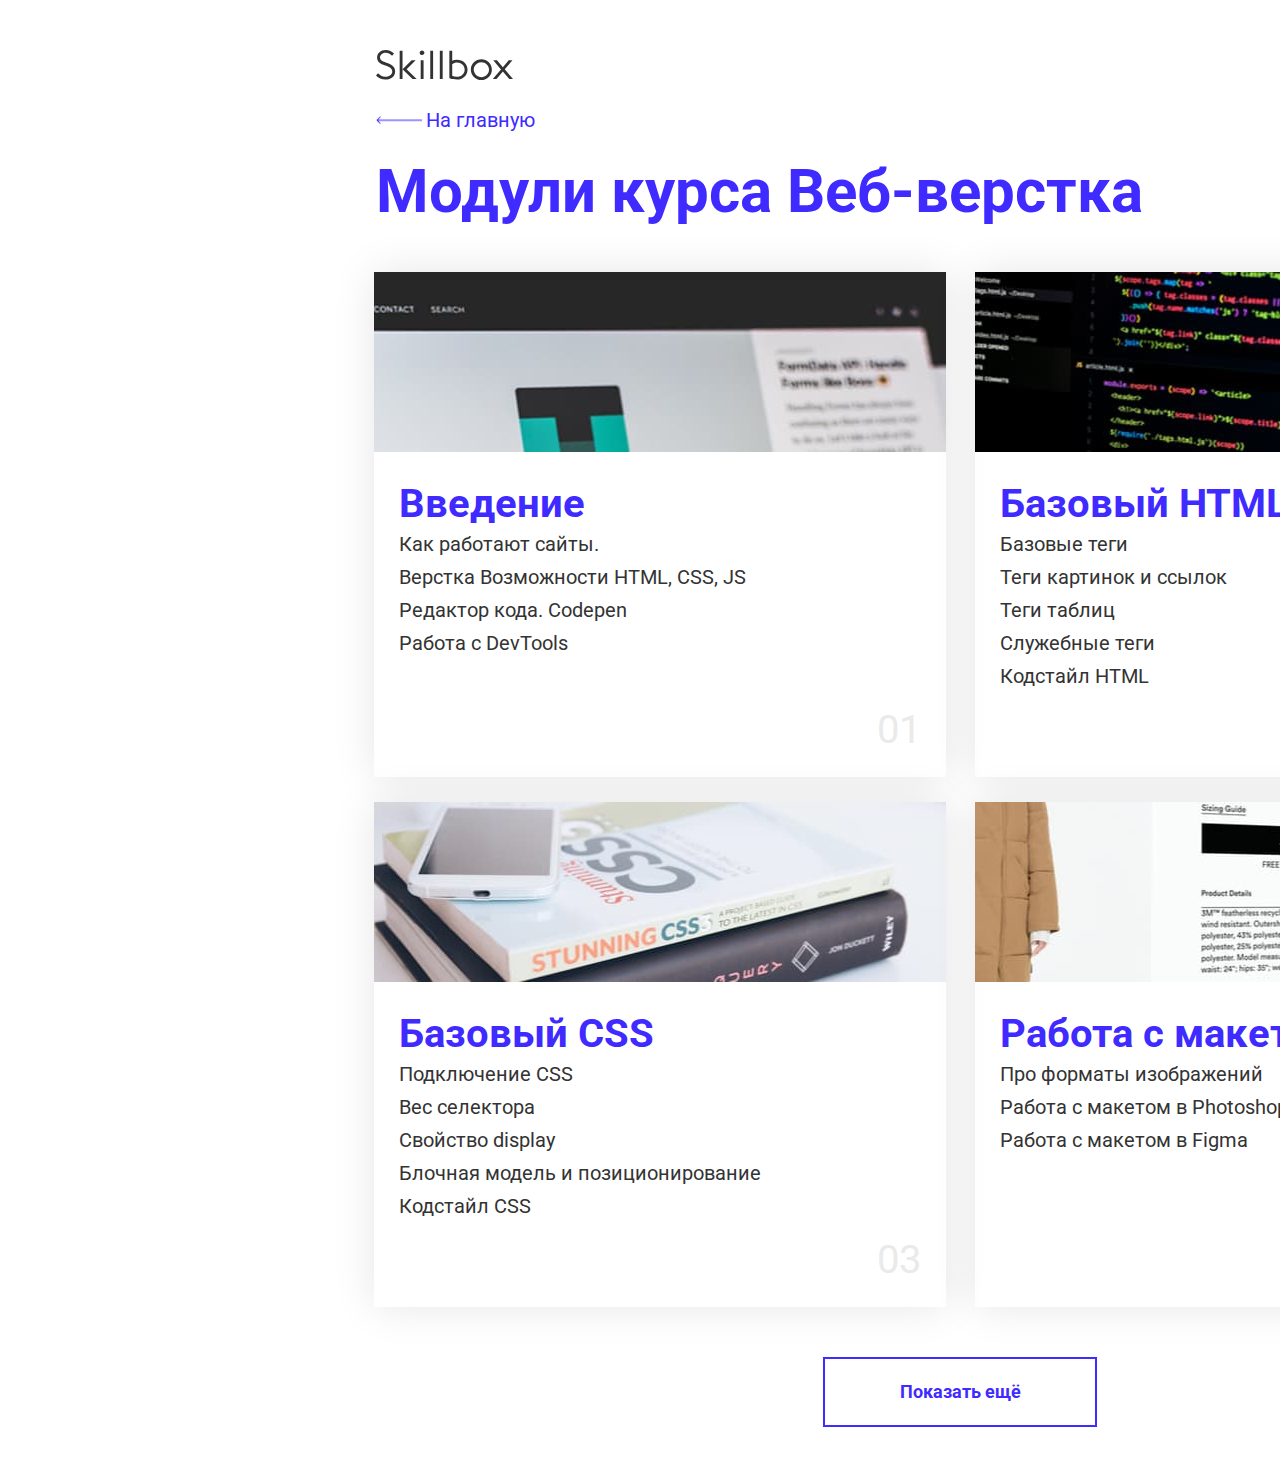
==== modules.html @ 24e7663d "main" ====
<!DOCTYPE html>
<html lang="ru">

<head>
  <meta charset="UTF-8">
  <meta http-equiv="X-UA-Compatible" content="IE=edge">
  <meta name="viewport" content="width=device-width, initial-scale=1.0">
  <title>Модули</title>
  <link rel="preconnect" href="https://fonts.googleapis.com">
  <link rel="preconnect" href="https://fonts.gstatic.com" crossorigin>
  <link href="https://fonts.googleapis.com/css2?family=Roboto:wght@400;700&display=swap" rel="stylesheet">
  <link rel="stylesheet" href="/css/normalize.css">
  <link rel="stylesheet" href="/css/style.css">
</head>

<body>
  <div class="container-1">
    <header class="header-1">
      <img src="img/logo-light-2.svg" class="img-logo" alt="Skillbox-logo">
      <div>
        <img src="img/strelka.png" class="strelka" alt="strelka">
        <a href="index.html" class="link-index">На главную</a>
      </div>

      <h1 class="heading-1">Модули курса Веб-верстка</h1>
    </header>

    <main>
      <ul class="box">
        <li class="card-1 ">
          <p class="card-number">01</p>
          <img src="img/photo1-vvedenie.jpg" class="img-block" alt="Vvedenie IMG">
          <h2 class="subtitle-block">Введение</h2>
          <p class="text-block">Как работают сайты.</p>
          <p class="text-block">Верстка Возможности HTML, CSS, JS</p>
          <p class="text-block">Редактор кода. Codepen</p>
          <p class="text-block">Работа с DevTools</p>
        </li>
        <li class="card-2">
          <p class="card-number">02</p>
          <img src="img/photo2-html.jpg" class="img-block" alt="Vvedenie IMG">
          <h2 class="subtitle-block">Базовый HTML</h2>
          <p class="text-block">Базовые теги</p>
          <p class="text-block">Теги картинок и ссылок</p>
          <p class="text-block">Теги таблиц</p>
          <p class="text-block">Служебные теги</p>
          <p class="text-block">Кодстайл HTML</p>
        </li>
        <li class="card-3">
          <p class="card-number">03</p>
          <img src="img/photo3-css.jpg" class="img-block" alt="Vvedenie IMG">
          <h2 class="subtitle-block">Базовый CSS</h2>
          <p class="text-block">Подключение CSS</p>
          <p class="text-block">Вес селектора</p>
          <p class="text-block">Свойство display</p>
          <p class="text-block">Блочная модель и позиционирование</p>
          <p class="text-block">Кодстайл CSS</p>
        </li>
        <li class="card-4">
          <p class="card-number">04</p>
          <img src="img/photo4-maket.jpg" class="img-block" alt="Vvedenie IMG">
          <h2 class="subtitle-block">Работа с макетом</h2>
          <p class="text-block">Про форматы изображений</p>
          <p class="text-block">Работа с макетом в Photoshop</p>
          <p class="text-block">Работа с макетом в Figma</p>
        </li>
      </ul>
    </main>

    <footer>
      <div class="link-modules">
        <p>Показать ещё</p>
      </div>
    </footer>
  </div>
</body>

</html>
---- css/style.css ----
html {
	box-sizing: border-box;
}

*,
*::before,
*::after {
	box-sizing: inherit;
}

a {
	color: inherit;
	text-decoration: none;
}

img {
	max-width: 100%;
}

body {
	/* font-family: 'font', sans-serif; */
  font-family: 'Roboto', Arial, Verdana, sans-serif;
}

.main-contetnt {
  display: flex;
  flex-direction: column;
  align-items: center;
  justify-content: center;
  min-height: 100vh;
  color: #fff;
  background-color: #070217;
}

.logo {
  margin-bottom: 50px;
}

.nav {
  display: block;
  margin-bottom: 50px;
}

.link {
  display: inline-block;
  margin-right: 25px;
  padding: 24px 49px;
  font-weight: 700;
  font-size: 18px;
  background-color: #3f2aff;
}

.link:last-child {
  margin-right: 0;
}

.docx {
  display: inline;
  padding-left: 100px;
  font-weight: 700;
  font-size: 18px;
  color: #3f2aff;
  background-image: url("../img/download.png");
  background-position: 28% 50%;
  background-repeat: no-repeat;
}

.container {
  margin: 0 auto;
  padding: 80px 0;
  width: 1170px;
}

.paragraph {
  display: inline-block;
  margin: 0;
  margin-bottom: 40px;
  width: 872px;
  font-weight: 400;
  font-size: 20px;
  line-height: 32px;
  color: #333;
}

.lead {
  border-radius: 20px;
  background-color: #3f2aff;
  padding: 50px 95px;
  width: 100%;
  font-weight: 700;
  font-size: 30px;
  color: #fff;
}

.heading {
  margin: 0 0 40px;
  font-weight: 400;
  font-size: 60px;
  line-height: 60px;
  color: #333;
}

.subtitle-2 {
  margin: 0 0 10px;
  font-weight: 400;
  font-size: 40px;
  line-height: 46px;
  color: #333;
}

.subtitle-3 {
  display: inline-block;
  margin: 0 0 10px;
  font-weight: 400;
  font-size: 30px;
  line-height: 34px;
  color: #333;
}

.overlay {
  margin-bottom: 40px;
  border-radius: 20px;
  padding: 30px;
  background: no-repeat right #f3f3f3;
}

.overlay:last-child {
  margin-bottom: 0;
}

.item {
  margin: 0 0 20px;
  font-size: 20px;
  color: #3f2aff;
}

.item a {
    border-bottom: 1px solid #3f2aff;
}

.item::marker {
  color: #3f2aff;
}

.item:last-child {
  margin-bottom: 0;
}

.list {
  padding-left: 15px;
  margin: 0;
}

.overlay p{
  width: 692px;
  margin: 0 0 20px;
}

.overlay p:last-child {
  margin-bottom: 0;
}

.pic-1{
  background-image: url("../img/decorate-1.png");
}

.pic-2{
  background-image: url("../img/decorate-2.png");
}

.img {
  margin-bottom: 40px;
}

.image {
  display: inline-block;
  margin: 0 0 40px;
  width: 872px;
  font-size: 0;
}

.image figcaption {
  padding: 19px 0;
  border: 1px solid #b6b6b6;
  border-top: 0;
  font-weight: 400;
  font-size: 14px;
  text-align: center;
}

.container-1 {
  margin: 0 auto;
  padding: 50px 0;
  width: 1920px;
  height: 1477px;
  /* min-width: 320px; */

  background-color: #fff;
}

.header-1{
  display: block;
  width: 1169px;
  height: 222px;
  margin: 0 auto 0 auto;
}

.img-logo {
  display: inline-block;
  margin: 0 0 25px 0;
}

.link-index {
  display: inline-block;
  margin-bottom: 25px;
  color:#3F2AFF;
  font-weight: 400;
  font-size: 20px;
}

.strelka {
  display: inline-block;
  margin: 0;
  transform: translate(0, -35%);
}

.heading-1 {
  display: inline-block;
  margin: 0 0 50px 0px;
  font-weight: 700;
  font-size: 60px;
  line-height: 70.31px;
  color: #3F2AFF;
  }

.box {
  display: block;
  margin: 0 auto 0 auto;
  padding: 0;
  width: 1173px;
  margin: 0 auto 0 auto;
}

.card-1 {
  position: relative;
  display: inline-table;
  margin: 0 25px 25px 0px;
  box-shadow:  0 0 40px #0000001a;
  width: 572px;
  height: 505px;
}

.card-2 {
  position: relative;
  display: inline-table;
  margin: 0 0px 25px 0px;
  box-shadow:  0 0 40px rgba(0, 0, 0, 0.1);
  width: 572px;
  height: 505px;
}

.card-3 {
  position: relative;
  display: inline-table;
  margin: 0 25px 50px 0;
  box-shadow:  0 0 40px rgba(0, 0, 0, 0.1);
  width: 572px;
  height: 505px;
}

.card-4 {
  position: relative;
  display: inline-table;
  margin: 0 0 50px;
  box-shadow:  0 0 40px rgba(0, 0, 0, 0.1);
  width: 572px;
  height: 505px;
}

.card-number {
  position: absolute;
  margin: 0;
  font-weight: 400;
  font-size: 40px;
  right: 25px;
  bottom: 24px;
  color:#EAEAEA;
}

.img-block {
  margin-bottom: 25px;
}

.subtitle-block {
  display: block;
  margin: 0 0 0 25px;
  color:#3F2AFF;
  font-weight: 700;
  font-size: 40px;
  line-height: 46.88px;
}

.text-block {
  margin: 0 0 0 25px;
  font-weight: 400;
  font-size: 20px;
  line-height: 33px;
  color: #333;
}

.link-modules {
  position: relative;
  width: 274px;
  height: 70px;
  margin: 0 auto 0 auto;
  border: 2px solid #3F2AFF;
  font-weight: 700;
  font-size: 18px;
  color: #3F2AFF;
}

.link-modules p {
  position: absolute;
  top: 50%;
  left: 50%;
  transform: translate(-50%, -50%);
  margin: 0;
}
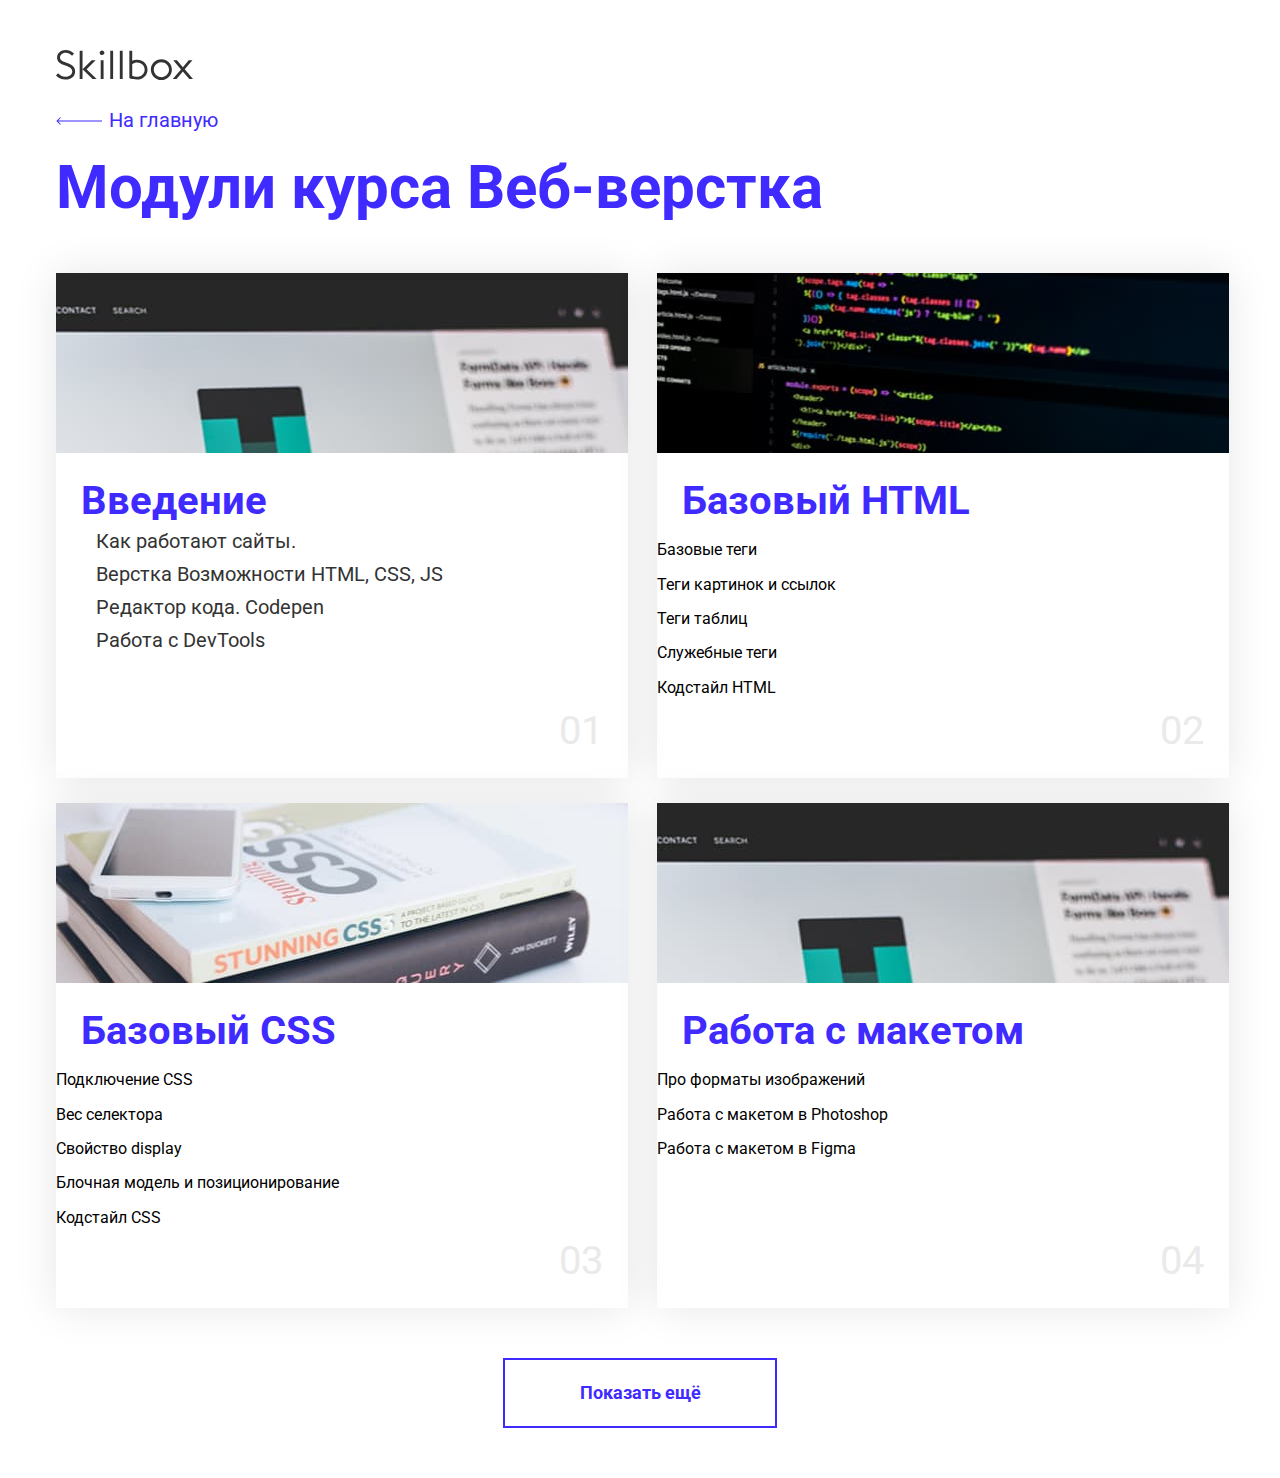
==== commit 075bd282: "main" ====
--- a/modules.html
+++ b/modules.html
@@ -16,29 +16,29 @@
 <body>
   <div class="container-1">
     <header class="header-1">
-      <img src="img/logo-light-2.svg" class="img-logo" alt="Skillbox-logo">
+      <a href="index.html" target="_self">
+        <img src="img/logo-light-2.svg" class="img-logo" alt="Skillbox-logo">
+      </a>
       <div>
-        <img src="img/strelka.png" class="strelka" alt="strelka">
         <a href="index.html" class="link-index">На главную</a>
       </div>
-
-      <h1 class="heading-1">Модули курса Веб-верстка</h1>
     </header>
 
     <main>
+      <h1 class="heading-1">Модули курса Веб-верстка</h1>
       <ul class="box">
-        <li class="card-1 ">
+        <li class="card card-1 ">
           <p class="card-number">01</p>
-          <img src="img/photo1-vvedenie.jpg" class="img-block" alt="Vvedenie IMG">
           <h2 class="subtitle-block">Введение</h2>
-          <p class="text-block">Как работают сайты.</p>
-          <p class="text-block">Верстка Возможности HTML, CSS, JS</p>
-          <p class="text-block">Редактор кода. Codepen</p>
-          <p class="text-block">Работа с DevTools</p>
+          <ul class="text-block">
+            <li>Как работают сайты.</li>
+            <li>Верстка Возможности HTML, CSS, JS</li>
+            <li>Редактор кода. Codepen</li>
+            <li>Работа с DevTools</li>
+          </ul>
         </li>
-        <li class="card-2">
+        <li class="card card-2">
           <p class="card-number">02</p>
-          <img src="img/photo2-html.jpg" class="img-block" alt="Vvedenie IMG">
           <h2 class="subtitle-block">Базовый HTML</h2>
           <p class="text-block">Базовые теги</p>
           <p class="text-block">Теги картинок и ссылок</p>
@@ -46,9 +46,8 @@
           <p class="text-block">Служебные теги</p>
           <p class="text-block">Кодстайл HTML</p>
         </li>
-        <li class="card-3">
+        <li class="card card-3">
           <p class="card-number">03</p>
-          <img src="img/photo3-css.jpg" class="img-block" alt="Vvedenie IMG">
           <h2 class="subtitle-block">Базовый CSS</h2>
           <p class="text-block">Подключение CSS</p>
           <p class="text-block">Вес селектора</p>
@@ -56,9 +55,8 @@
           <p class="text-block">Блочная модель и позиционирование</p>
           <p class="text-block">Кодстайл CSS</p>
         </li>
-        <li class="card-4">
+        <li class="card card-4">
           <p class="card-number">04</p>
-          <img src="img/photo4-maket.jpg" class="img-block" alt="Vvedenie IMG">
           <h2 class="subtitle-block">Работа с макетом</h2>
           <p class="text-block">Про форматы изображений</p>
           <p class="text-block">Работа с макетом в Photoshop</p>
@@ -73,6 +71,13 @@
       </div>
     </footer>
   </div>
+
+
+
+
+
+
+
 </body>
 
 </html>
--- a/css/style.css
+++ b/css/style.css
@@ -191,9 +191,8 @@
 .container-1 {
   margin: 0 auto;
   padding: 50px 0;
-  width: 1920px;
-  height: 1477px;
-  /* min-width: 320px; */
+  width: 1169px;
+    /* min-width: 320px; */
 
   background-color: #fff;
 }
@@ -201,7 +200,7 @@
 .header-1{
   display: block;
   width: 1169px;
-  height: 222px;
+  height: 103px;
   margin: 0 auto 0 auto;
 }
 
@@ -213,7 +212,11 @@
 .link-index {
   display: inline-block;
   margin-bottom: 25px;
+  padding-left: 53px;
   color:#3F2AFF;
+  background-image: url("../img/strelka.png");
+  background-position: 0% 50%;
+  background-repeat: no-repeat;
   font-weight: 400;
   font-size: 20px;
 }
@@ -237,45 +240,38 @@
   display: block;
   margin: 0 auto 0 auto;
   padding: 0;
-  width: 1173px;
+  width: 1198px;
   margin: 0 auto 0 auto;
 }
 
-.card-1 {
+.card {
   position: relative;
   display: inline-table;
-  margin: 0 25px 25px 0px;
   box-shadow:  0 0 40px #0000001a;
   width: 572px;
   height: 505px;
+  background-repeat: no-repeat;
+}
+
+.card-1 {
+  margin: 0 25px 25px 0px;
+  background-image: url("../img/photo1-vvedenie.jpg");
 }
 
 .card-2 {
-  position: relative;
-  display: inline-table;
-  margin: 0 0px 25px 0px;
-  box-shadow:  0 0 40px rgba(0, 0, 0, 0.1);
-  width: 572px;
-  height: 505px;
-}
+    margin: 0 0 25px 0;
+  background-image: url("../img/photo2-html.jpg");
+ }
 
 .card-3 {
-  position: relative;
-  display: inline-table;
-  margin: 0 25px 50px 0;
-  box-shadow:  0 0 40px rgba(0, 0, 0, 0.1);
-  width: 572px;
-  height: 505px;
-}
+    margin: 0 25px 50px 0px;
+  background-image: url("../img/photo3-css.jpg");
+ }
 
 .card-4 {
-  position: relative;
-  display: inline-table;
   margin: 0 0 50px;
-  box-shadow:  0 0 40px rgba(0, 0, 0, 0.1);
-  width: 572px;
-  height: 505px;
-}
+  background-image: url("../img/photo1-vvedenie.jpg");
+  }
 
 .card-number {
   position: absolute;
@@ -287,20 +283,18 @@
   color:#EAEAEA;
 }
 
-.img-block {
-  margin-bottom: 25px;
-}
-
 .subtitle-block {
   display: block;
-  margin: 0 0 0 25px;
+  margin: 205px 0 0 25px;
   color:#3F2AFF;
   font-weight: 700;
   font-size: 40px;
   line-height: 46.88px;
 }
 
-.text-block {
+.text-block li {
+  display: block;
+  list-style-type:none
   margin: 0 0 0 25px;
   font-weight: 400;
   font-size: 20px;
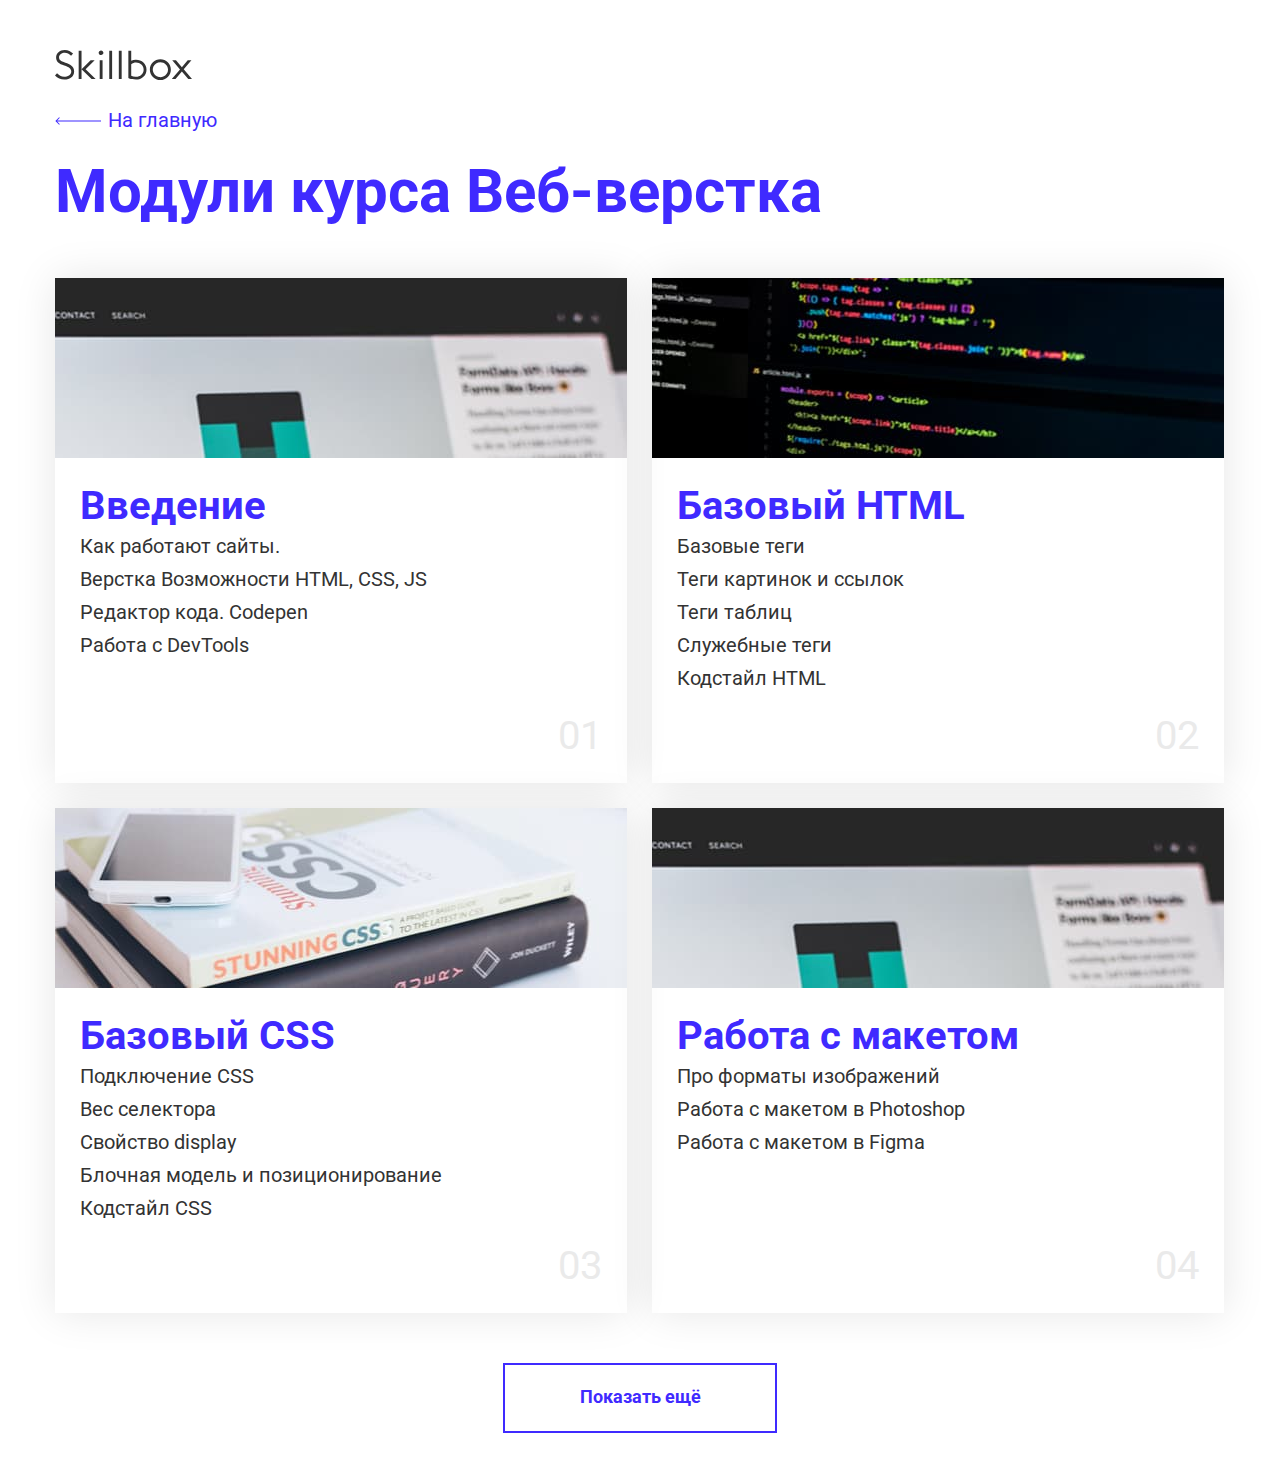
==== commit 8db8b501: "main" ====
--- a/modules.html
+++ b/modules.html
@@ -15,7 +15,7 @@
 
 <body>
   <div class="container-1">
-    <header class="header-1">
+    <header>
       <a href="index.html" target="_self">
         <img src="img/logo-light-2.svg" class="img-logo" alt="Skillbox-logo">
       </a>
@@ -25,59 +25,59 @@
     </header>
 
     <main>
-      <h1 class="heading-1">Модули курса Веб-верстка</h1>
-      <ul class="box">
-        <li class="card card-1 ">
-          <p class="card-number">01</p>
-          <h2 class="subtitle-block">Введение</h2>
-          <ul class="text-block">
-            <li>Как работают сайты.</li>
-            <li>Верстка Возможности HTML, CSS, JS</li>
-            <li>Редактор кода. Codepen</li>
-            <li>Работа с DevTools</li>
+      <article>
+        <h1 class="heading-1">Модули курса Веб-верстка</h1>
+        <section>
+          <ul class="box">
+            <li class="card card-1 ">
+              <p class="card-number">01</p>
+              <h2 class="subtitle-block">Введение</h2>
+              <ul class="text-block">
+                <li>Как работают сайты.</li>
+                <li>Верстка Возможности HTML, CSS, JS</li>
+                <li>Редактор кода. Codepen</li>
+                <li>Работа с DevTools</li>
+              </ul>
+            </li>
+            <li class="card card-2">
+              <p class="card-number">02</p>
+              <h2 class="subtitle-block">Базовый HTML</h2>
+              <ul class="text-block">
+                <li>Базовые теги</li>
+                <li>Теги картинок и ссылок</li>
+                <li>Теги таблиц</li>
+                <li>Служебные теги</li>
+                <li>Кодстайл HTML</li>
+              </ul>
+            </li>
+            <li class="card card-3">
+              <p class="card-number">03</p>
+              <h2 class="subtitle-block">Базовый CSS</h2>
+              <ul class="text-block">
+                <li>Подключение CSS</li>
+                <li>Вес селектора</li>
+                <li>Свойство display</li>
+                <li>Блочная модель и позиционирование</li>
+                <li>Кодстайл CSS</li>
+              </ul>
+            </li>
+            <li class="card card-4">
+              <p class="card-number">04</p>
+              <h2 class="subtitle-block">Работа с макетом</h2>
+              <ul class="text-block">
+                <li>Про форматы изображений</li>
+                <li>Работа с макетом в Photoshop</li>
+                <li>Работа с макетом в Figma</li>
+              </ul>
+            </li>
           </ul>
-        </li>
-        <li class="card card-2">
-          <p class="card-number">02</p>
-          <h2 class="subtitle-block">Базовый HTML</h2>
-          <p class="text-block">Базовые теги</p>
-          <p class="text-block">Теги картинок и ссылок</p>
-          <p class="text-block">Теги таблиц</p>
-          <p class="text-block">Служебные теги</p>
-          <p class="text-block">Кодстайл HTML</p>
-        </li>
-        <li class="card card-3">
-          <p class="card-number">03</p>
-          <h2 class="subtitle-block">Базовый CSS</h2>
-          <p class="text-block">Подключение CSS</p>
-          <p class="text-block">Вес селектора</p>
-          <p class="text-block">Свойство display</p>
-          <p class="text-block">Блочная модель и позиционирование</p>
-          <p class="text-block">Кодстайл CSS</p>
-        </li>
-        <li class="card card-4">
-          <p class="card-number">04</p>
-          <h2 class="subtitle-block">Работа с макетом</h2>
-          <p class="text-block">Про форматы изображений</p>
-          <p class="text-block">Работа с макетом в Photoshop</p>
-          <p class="text-block">Работа с макетом в Figma</p>
-        </li>
-      </ul>
+        </section>
+        <form action="#" target="_blank">
+          <button class="link-modules">Показать ещё</button>
+        </form>
+      </article>
     </main>
-
-    <footer>
-      <div class="link-modules">
-        <p>Показать ещё</p>
-      </div>
-    </footer>
   </div>
-
-
-
-
-
-
-
 </body>
 
 </html>
--- a/css/style.css
+++ b/css/style.css
@@ -191,17 +191,8 @@
 .container-1 {
   margin: 0 auto;
   padding: 50px 0;
-  width: 1169px;
-    /* min-width: 320px; */
-
+  width: 1170px;
   background-color: #fff;
-}
-
-.header-1{
-  display: block;
-  width: 1169px;
-  height: 103px;
-  margin: 0 auto 0 auto;
 }
 
 .img-logo {
@@ -240,8 +231,9 @@
   display: block;
   margin: 0 auto 0 auto;
   padding: 0;
-  width: 1198px;
+  width: 1170px;
   margin: 0 auto 0 auto;
+  font-size: 0;
 }
 
 .card {
@@ -251,25 +243,26 @@
   width: 572px;
   height: 505px;
   background-repeat: no-repeat;
+  margin: 0 25px 25px 0px;
+  }
+
+.card:nth-child(even) {
+  margin-right: 0;
 }
 
 .card-1 {
-  margin: 0 25px 25px 0px;
   background-image: url("../img/photo1-vvedenie.jpg");
 }
 
 .card-2 {
-    margin: 0 0 25px 0;
   background-image: url("../img/photo2-html.jpg");
  }
 
 .card-3 {
-    margin: 0 25px 50px 0px;
   background-image: url("../img/photo3-css.jpg");
  }
 
 .card-4 {
-  margin: 0 0 50px;
   background-image: url("../img/photo1-vvedenie.jpg");
   }
 
@@ -292,10 +285,13 @@
   line-height: 46.88px;
 }
 
+.text-block {
+  padding-left: 25px;
+}
+
 .text-block li {
   display: block;
-  list-style-type:none
-  margin: 0 0 0 25px;
+  list-style-type:none;
   font-weight: 400;
   font-size: 20px;
   line-height: 33px;
@@ -304,13 +300,20 @@
 
 .link-modules {
   position: relative;
+  left: 50%;
+  transform: translate(-50%,0);
   width: 274px;
   height: 70px;
-  margin: 0 auto 0 auto;
+  margin: 25px auto 0 auto;
   border: 2px solid #3F2AFF;
   font-weight: 700;
   font-size: 18px;
   color: #3F2AFF;
+  background-color: #fff;
+}
+
+.link-modules:hover {
+  background-color: #e6eaf5;
 }
 
 .link-modules p {
